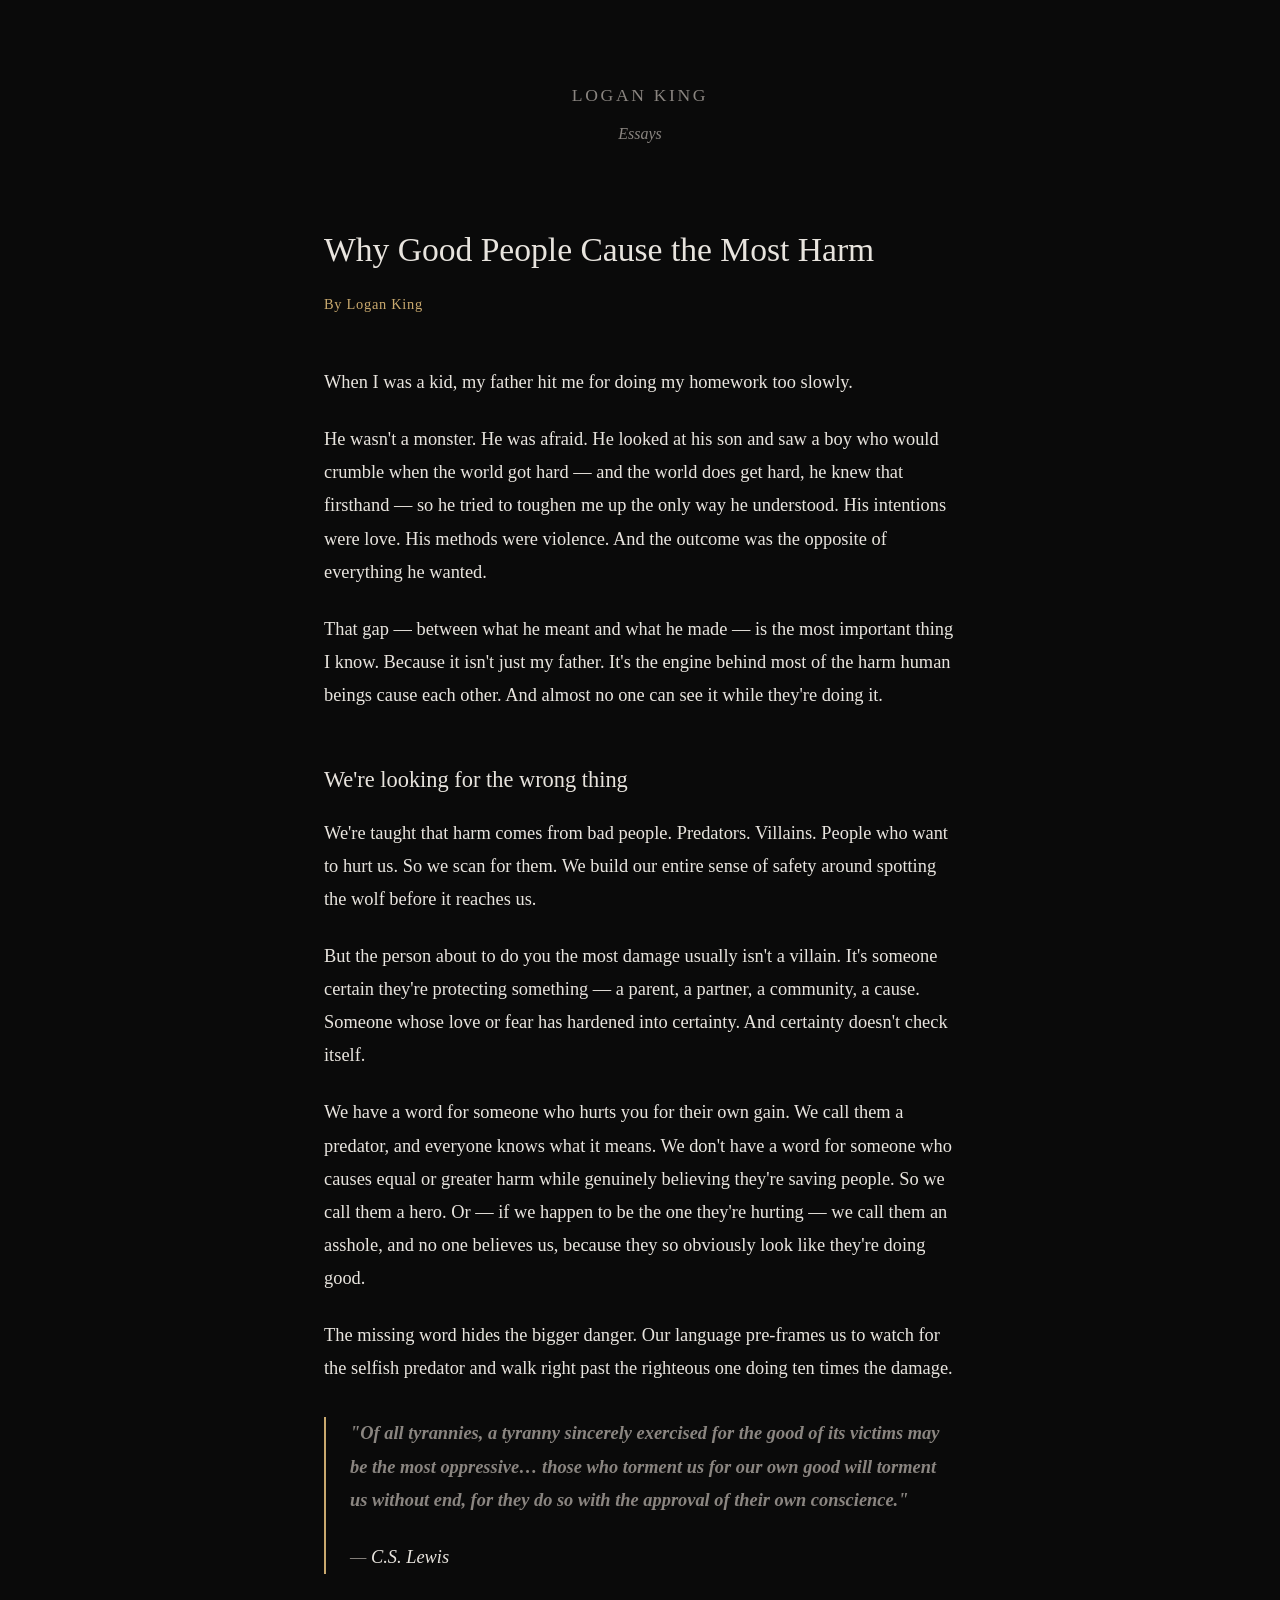
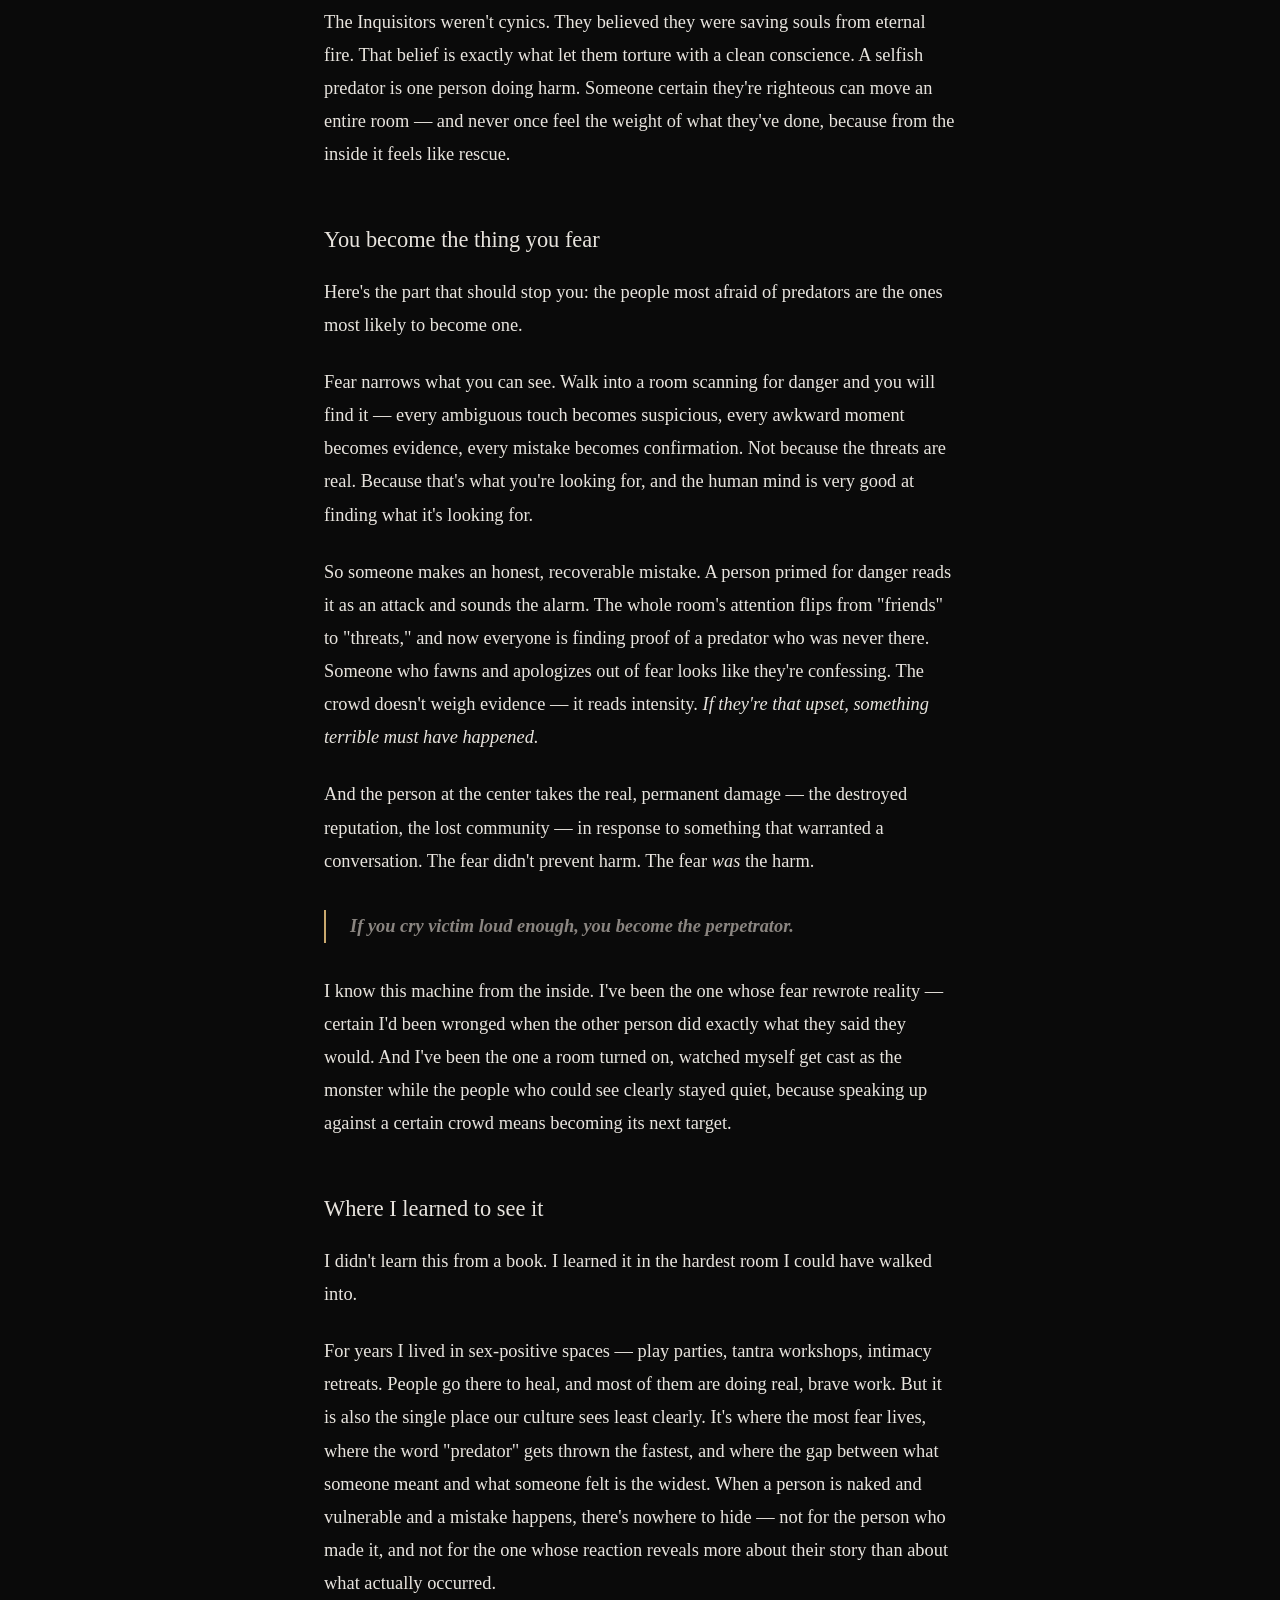
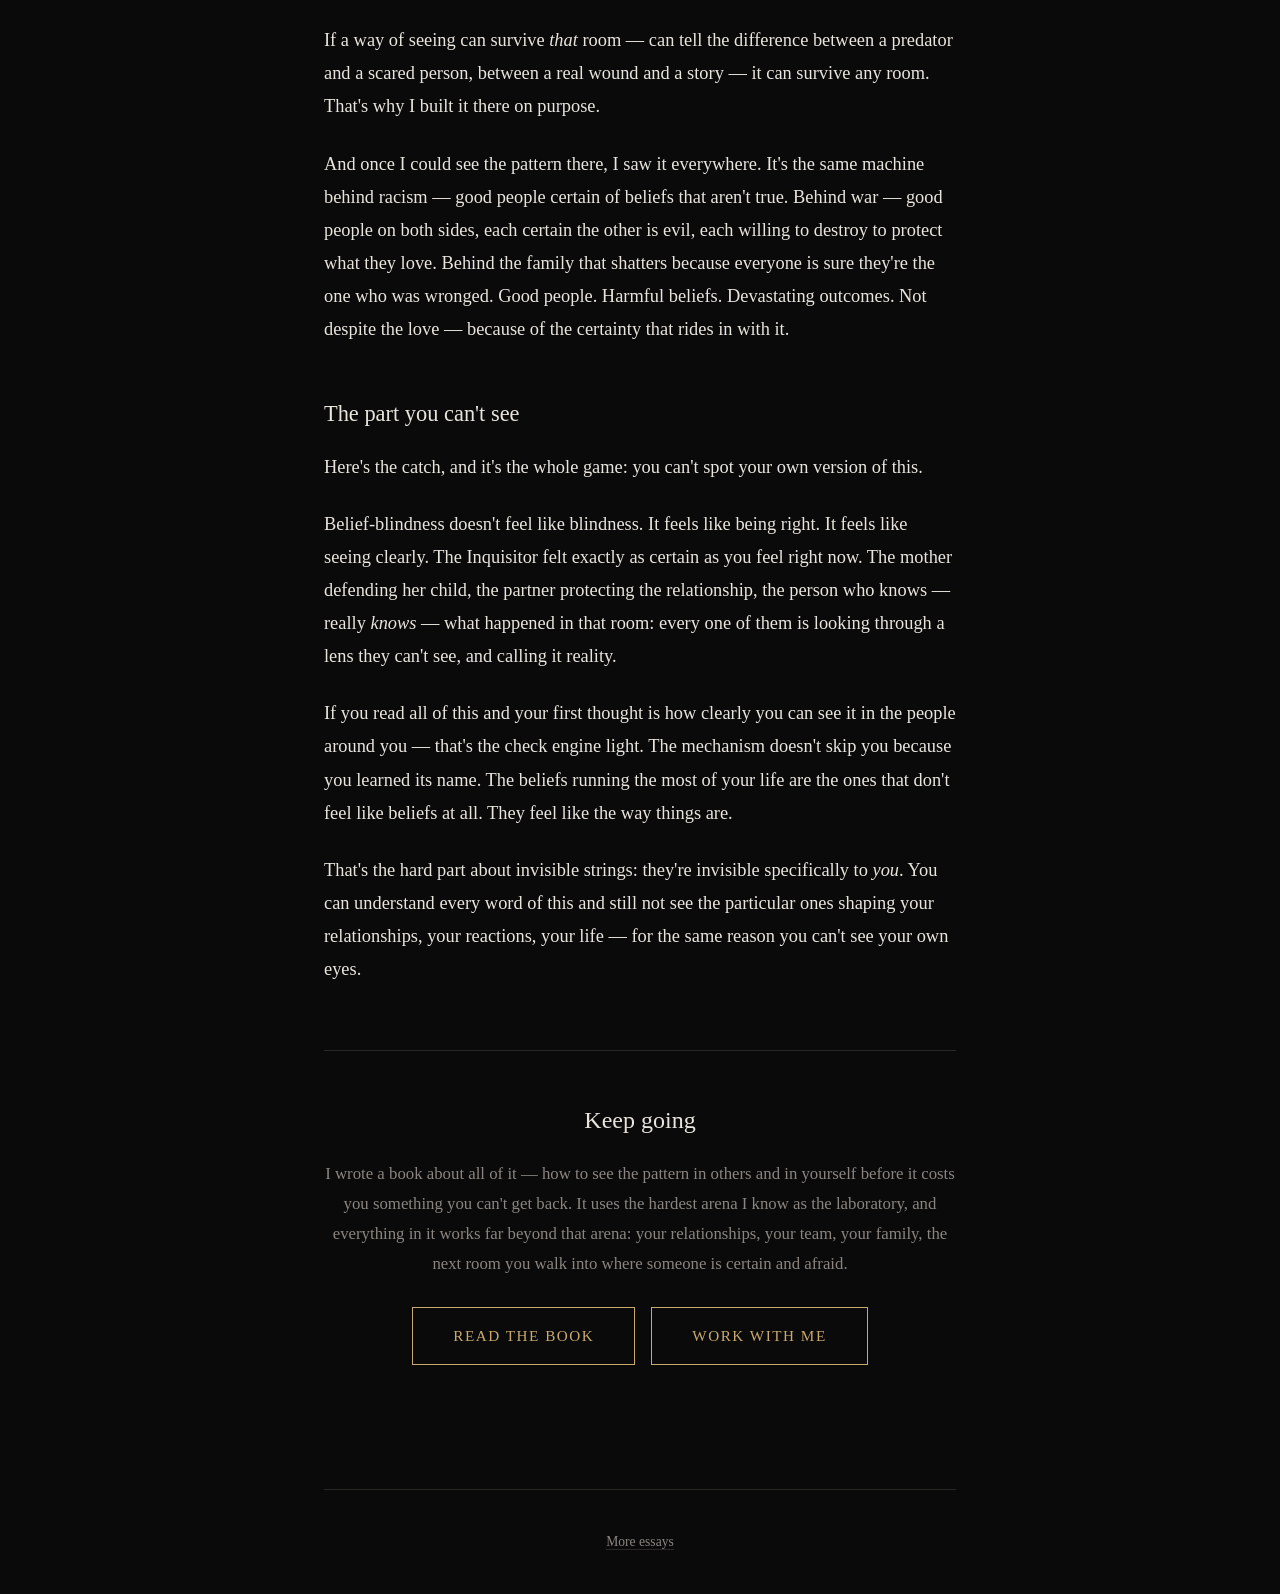
==== why-good-people-cause-the-most-harm.html @ c5cdcc37 "Why good people cause the most harm." ====
<!DOCTYPE html>
<html lang="en">
<head>
  <meta charset="UTF-8">
  <meta name="viewport" content="width=device-width, initial-scale=1.0">
  <title>Why Good People Cause the Most Harm — Logan King</title>
  <link rel="stylesheet" href="style.css">
</head>
<body>

<div class="container">

  <header class="site">
    <h1><a href="index.html">Logan King</a></h1>
    <p class="tagline">Essays</p>
  </header>

  <article>
    <h1 class="essay-title">Why Good People Cause the Most Harm</h1>
    <div class="byline">By Logan King</div>

    <p>When I was a kid, my father hit me for doing my homework too slowly.</p>

    <p>He wasn't a monster. He was afraid. He looked at his son and saw a boy who would crumble when the world got hard — and the world does get hard, he knew that firsthand — so he tried to toughen me up the only way he understood. His intentions were love. His methods were violence. And the outcome was the opposite of everything he wanted.</p>

    <p>That gap — between what he meant and what he made — is the most important thing I know. Because it isn't just my father. It's the engine behind most of the harm human beings cause each other. And almost no one can see it while they're doing it.</p>

    <h2>We're looking for the wrong thing</h2>

    <p>We're taught that harm comes from bad people. Predators. Villains. People who want to hurt us. So we scan for them. We build our entire sense of safety around spotting the wolf before it reaches us.</p>

    <p>But the person about to do you the most damage usually isn't a villain. It's someone certain they're protecting something — a parent, a partner, a community, a cause. Someone whose love or fear has hardened into certainty. And certainty doesn't check itself.</p>

    <p>We have a word for someone who hurts you for their own gain. We call them a predator, and everyone knows what it means. We don't have a word for someone who causes equal or greater harm while genuinely believing they're saving people. So we call them a hero. Or — if we happen to be the one they're hurting — we call them an asshole, and no one believes us, because they so obviously look like they're doing good.</p>

    <p>The missing word hides the bigger danger. Our language pre-frames us to watch for the selfish predator and walk right past the righteous one doing ten times the damage.</p>

    <blockquote>
      <p><strong>"Of all tyrannies, a tyranny sincerely exercised for the good of its victims may be the most oppressive… those who torment us for our own good will torment us without end, for they do so with the approval of their own conscience."</strong></p>
      <p>— <em>C.S. Lewis</em></p>
    </blockquote>

    <p>The Inquisitors weren't cynics. They believed they were saving souls from eternal fire. That belief is exactly what let them torture with a clean conscience. A selfish predator is one person doing harm. Someone certain they're righteous can move an entire room — and never once feel the weight of what they've done, because from the inside it feels like rescue.</p>

    <h2>You become the thing you fear</h2>

    <p>Here's the part that should stop you: the people most afraid of predators are the ones most likely to become one.</p>

    <p>Fear narrows what you can see. Walk into a room scanning for danger and you will find it — every ambiguous touch becomes suspicious, every awkward moment becomes evidence, every mistake becomes confirmation. Not because the threats are real. Because that's what you're looking for, and the human mind is very good at finding what it's looking for.</p>

    <p>So someone makes an honest, recoverable mistake. A person primed for danger reads it as an attack and sounds the alarm. The whole room's attention flips from "friends" to "threats," and now everyone is finding proof of a predator who was never there. Someone who fawns and apologizes out of fear looks like they're confessing. The crowd doesn't weigh evidence — it reads intensity. <em>If they're that upset, something terrible must have happened.</em></p>

    <p>And the person at the center takes the real, permanent damage — the destroyed reputation, the lost community — in response to something that warranted a conversation. The fear didn't prevent harm. The fear <em>was</em> the harm.</p>

    <blockquote>
      <p><strong>If you cry victim loud enough, you become the perpetrator.</strong></p>
    </blockquote>

    <p>I know this machine from the inside. I've been the one whose fear rewrote reality — certain I'd been wronged when the other person did exactly what they said they would. And I've been the one a room turned on, watched myself get cast as the monster while the people who could see clearly stayed quiet, because speaking up against a certain crowd means becoming its next target.</p>

    <h2>Where I learned to see it</h2>

    <p>I didn't learn this from a book. I learned it in the hardest room I could have walked into.</p>

    <p>For years I lived in sex-positive spaces — play parties, tantra workshops, intimacy retreats. People go there to heal, and most of them are doing real, brave work. But it is also the single place our culture sees least clearly. It's where the most fear lives, where the word "predator" gets thrown the fastest, and where the gap between what someone meant and what someone felt is the widest. When a person is naked and vulnerable and a mistake happens, there's nowhere to hide — not for the person who made it, and not for the one whose reaction reveals more about their story than about what actually occurred.</p>

    <p>If a way of seeing can survive <em>that</em> room — can tell the difference between a predator and a scared person, between a real wound and a story — it can survive any room. That's why I built it there on purpose.</p>

    <p>And once I could see the pattern there, I saw it everywhere. It's the same machine behind racism — good people certain of beliefs that aren't true. Behind war — good people on both sides, each certain the other is evil, each willing to destroy to protect what they love. Behind the family that shatters because everyone is sure they're the one who was wronged. Good people. Harmful beliefs. Devastating outcomes. Not despite the love — because of the certainty that rides in with it.</p>

    <h2>The part you can't see</h2>

    <p>Here's the catch, and it's the whole game: you can't spot your own version of this.</p>

    <p>Belief-blindness doesn't feel like blindness. It feels like being right. It feels like seeing clearly. The Inquisitor felt exactly as certain as you feel right now. The mother defending her child, the partner protecting the relationship, the person who knows — really <em>knows</em> — what happened in that room: every one of them is looking through a lens they can't see, and calling it reality.</p>

    <p>If you read all of this and your first thought is how clearly you can see it in the people around you — that's the check engine light. The mechanism doesn't skip you because you learned its name. The beliefs running the most of your life are the ones that don't feel like beliefs at all. They feel like the way things are.</p>

    <p>That's the hard part about invisible strings: they're invisible specifically to <em>you</em>. You can understand every word of this and still not see the particular ones shaping your relationships, your reactions, your life — for the same reason you can't see your own eyes.</p>

    <div class="cta">
      <h3>Keep going</h3>
      <p>I wrote a book about all of it — how to see the pattern in others and in yourself before it costs you something you can't get back. It uses the hardest arena I know as the laboratory, and everything in it works far beyond that arena: your relationships, your team, your family, the next room you walk into where someone is certain and afraid.</p>
      <a class="button" href="https://sloganking.gumroad.com/l/the-wolf-who-cried-boy">Read the book</a>
      <a class="button" href="https://sloganking.github.io/coaching/">Work with me</a>
    </div>

  </article>

  <footer>
    <a href="index.html">More essays</a>
  </footer>

</div>

</body>
</html>
---- style.css ----
:root {
  --bg: #0a0a0a;
  --text: #e8e4de;
  --muted: #8a8580;
  --accent: #c9a96e;
  --border: #2a2825;
}

* {
  margin: 0;
  padding: 0;
  box-sizing: border-box;
}

body {
  font-family: 'Georgia', serif;
  background: var(--bg);
  color: var(--text);
  line-height: 1.8;
  -webkit-font-smoothing: antialiased;
}

.container {
  max-width: 680px;
  margin: 0 auto;
  padding: 0 24px;
}

header.site {
  padding: 80px 0 56px;
  text-align: center;
}

header.site h1 {
  font-size: 1.1rem;
  font-weight: 400;
  letter-spacing: 0.15em;
  text-transform: uppercase;
  color: var(--muted);
  margin-bottom: 8px;
}

header.site h1 a {
  color: inherit;
  text-decoration: none;
}

header.site p.tagline {
  font-size: 1rem;
  color: var(--muted);
  font-style: italic;
}

.intro {
  padding: 0 0 56px;
  border-bottom: 1px solid var(--border);
  font-size: 1.15rem;
  color: var(--muted);
}

/* Essay index list */
.essay-list {
  padding: 24px 0 80px;
  list-style: none;
}

.essay-list li {
  padding: 32px 0;
  border-bottom: 1px solid var(--border);
}

.essay-list a.title {
  font-size: 1.5rem;
  font-weight: 400;
  color: var(--text);
  text-decoration: none;
  line-height: 1.3;
  display: inline-block;
  margin-bottom: 8px;
}

.essay-list a.title:hover {
  color: var(--accent);
}

.essay-list .meta {
  font-size: 0.85rem;
  color: var(--accent);
  letter-spacing: 0.05em;
  margin-bottom: 10px;
}

.essay-list .dek {
  font-size: 1.02rem;
  color: var(--muted);
}

/* Individual essay page */
article {
  padding: 24px 0 64px;
}

article h1.essay-title {
  font-size: 2.1rem;
  font-weight: 400;
  line-height: 1.3;
  margin-bottom: 20px;
  color: var(--text);
}

article .byline {
  font-size: 0.9rem;
  color: var(--accent);
  letter-spacing: 0.05em;
  margin-bottom: 48px;
}

article p {
  font-size: 1.15rem;
  margin-bottom: 24px;
}

article h2 {
  font-size: 1.4rem;
  font-weight: 400;
  color: var(--text);
  margin: 48px 0 16px;
}

article blockquote {
  border-left: 2px solid var(--accent);
  padding-left: 24px;
  margin: 32px 0;
  font-style: italic;
  color: var(--muted);
}

article em { color: var(--text); }

.cta {
  margin-top: 64px;
  padding: 48px 0;
  border-top: 1px solid var(--border);
  text-align: center;
}

.cta h3 {
  font-size: 1.5rem;
  font-weight: 400;
  margin-bottom: 16px;
  color: var(--text);
}

.cta p {
  font-size: 1.05rem;
  color: var(--muted);
  margin-bottom: 28px;
}

.cta a.button {
  display: inline-block;
  padding: 14px 40px;
  margin: 0 6px 12px;
  border: 1px solid var(--accent);
  color: var(--accent);
  text-decoration: none;
  font-size: 0.95rem;
  letter-spacing: 0.1em;
  text-transform: uppercase;
  transition: all 0.3s ease;
}

.cta a.button:hover {
  background: var(--accent);
  color: var(--bg);
}

footer {
  padding: 40px 0;
  text-align: center;
  color: var(--muted);
  font-size: 0.85rem;
  border-top: 1px solid var(--border);
}

footer a {
  color: var(--muted);
  text-decoration: none;
  border-bottom: 1px solid var(--border);
}

footer a:hover {
  color: var(--accent);
  border-bottom-color: var(--accent);
}

@media (max-width: 600px) {
  header.site { padding: 48px 0 40px; }
  article h1.essay-title { font-size: 1.6rem; }
}
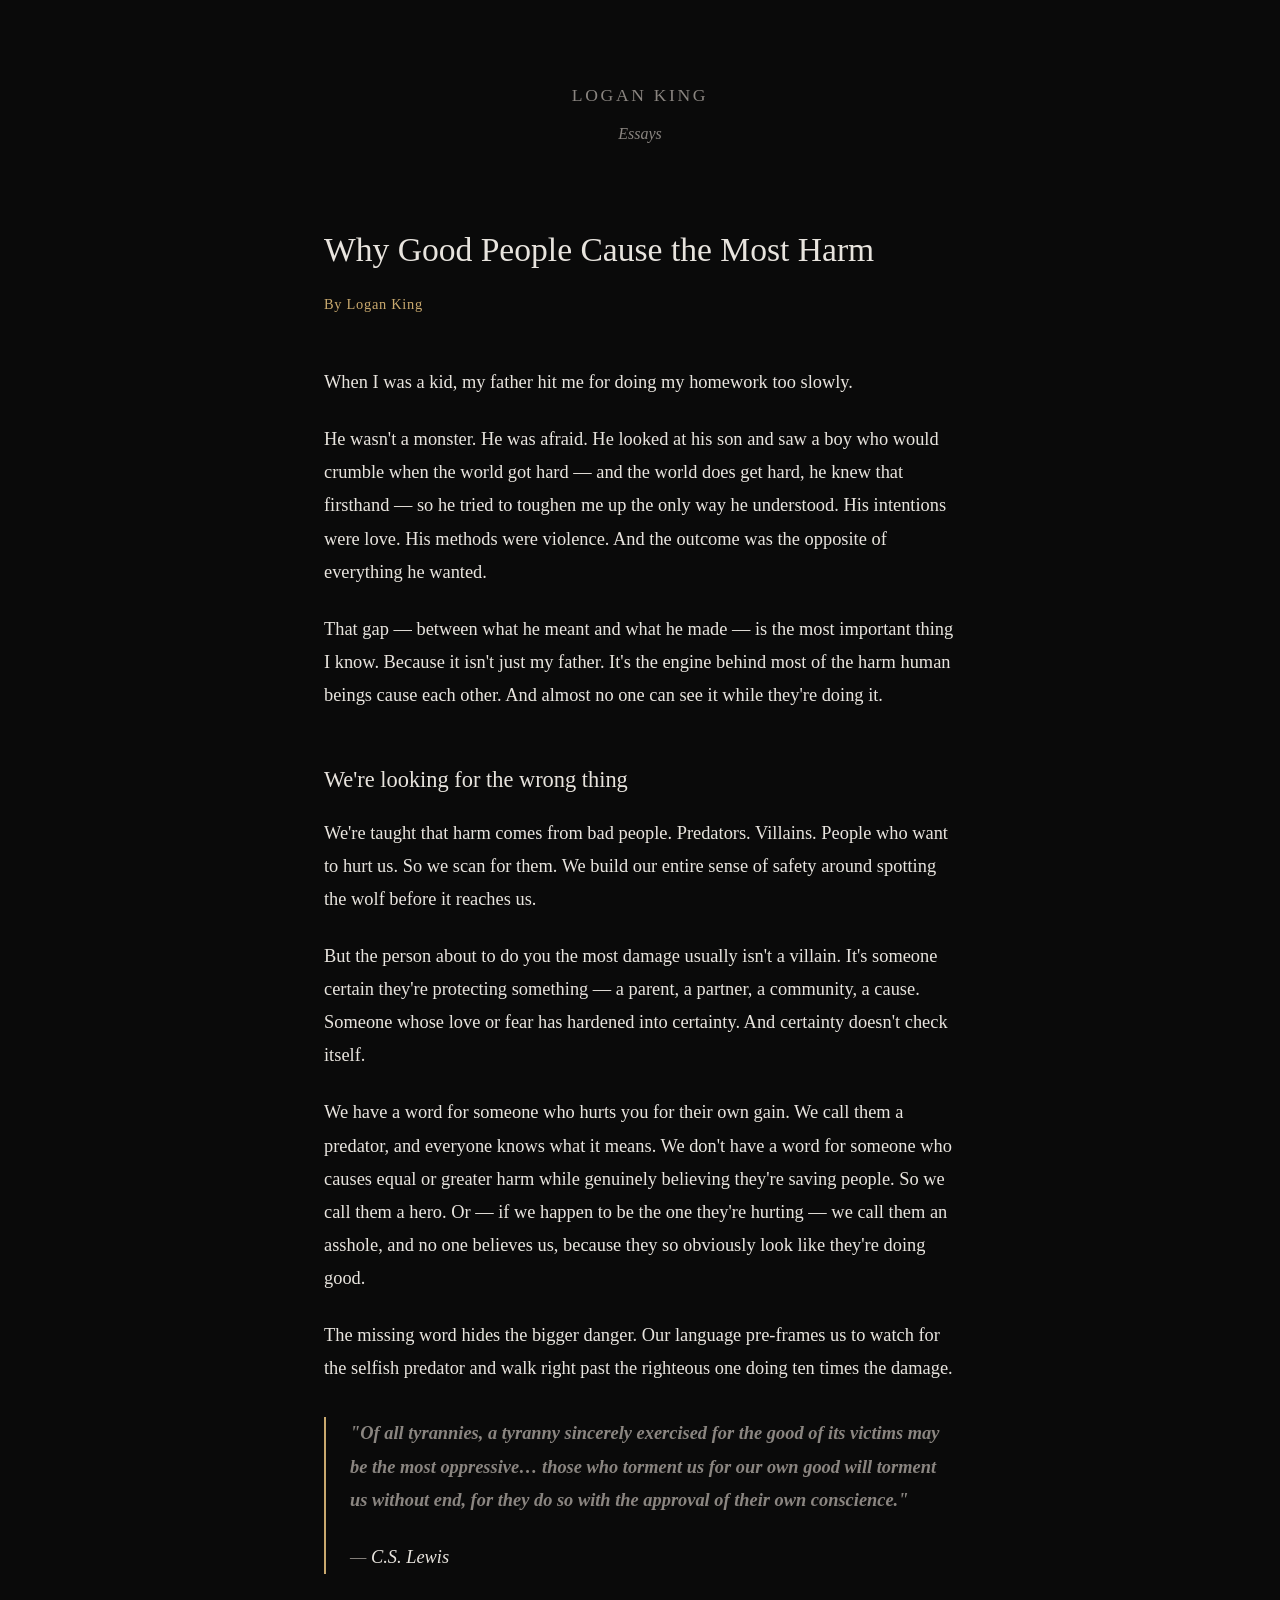
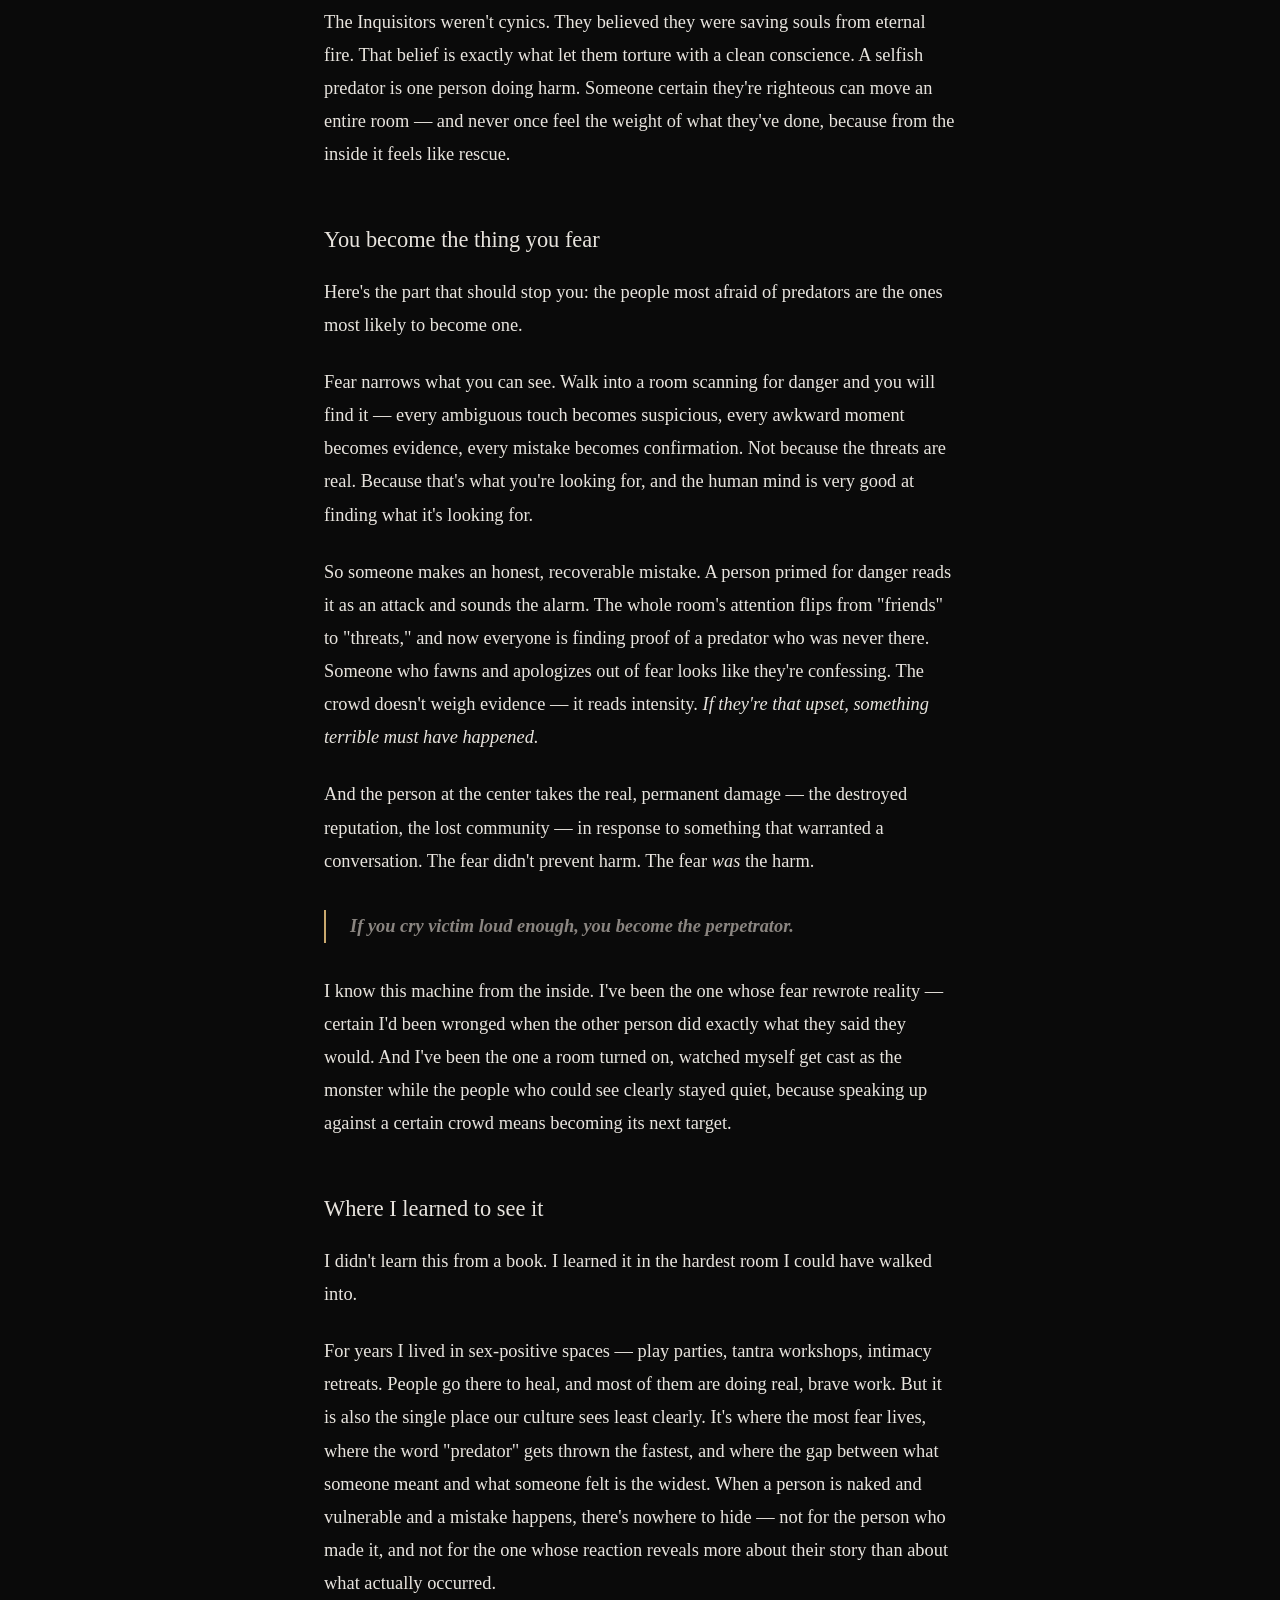
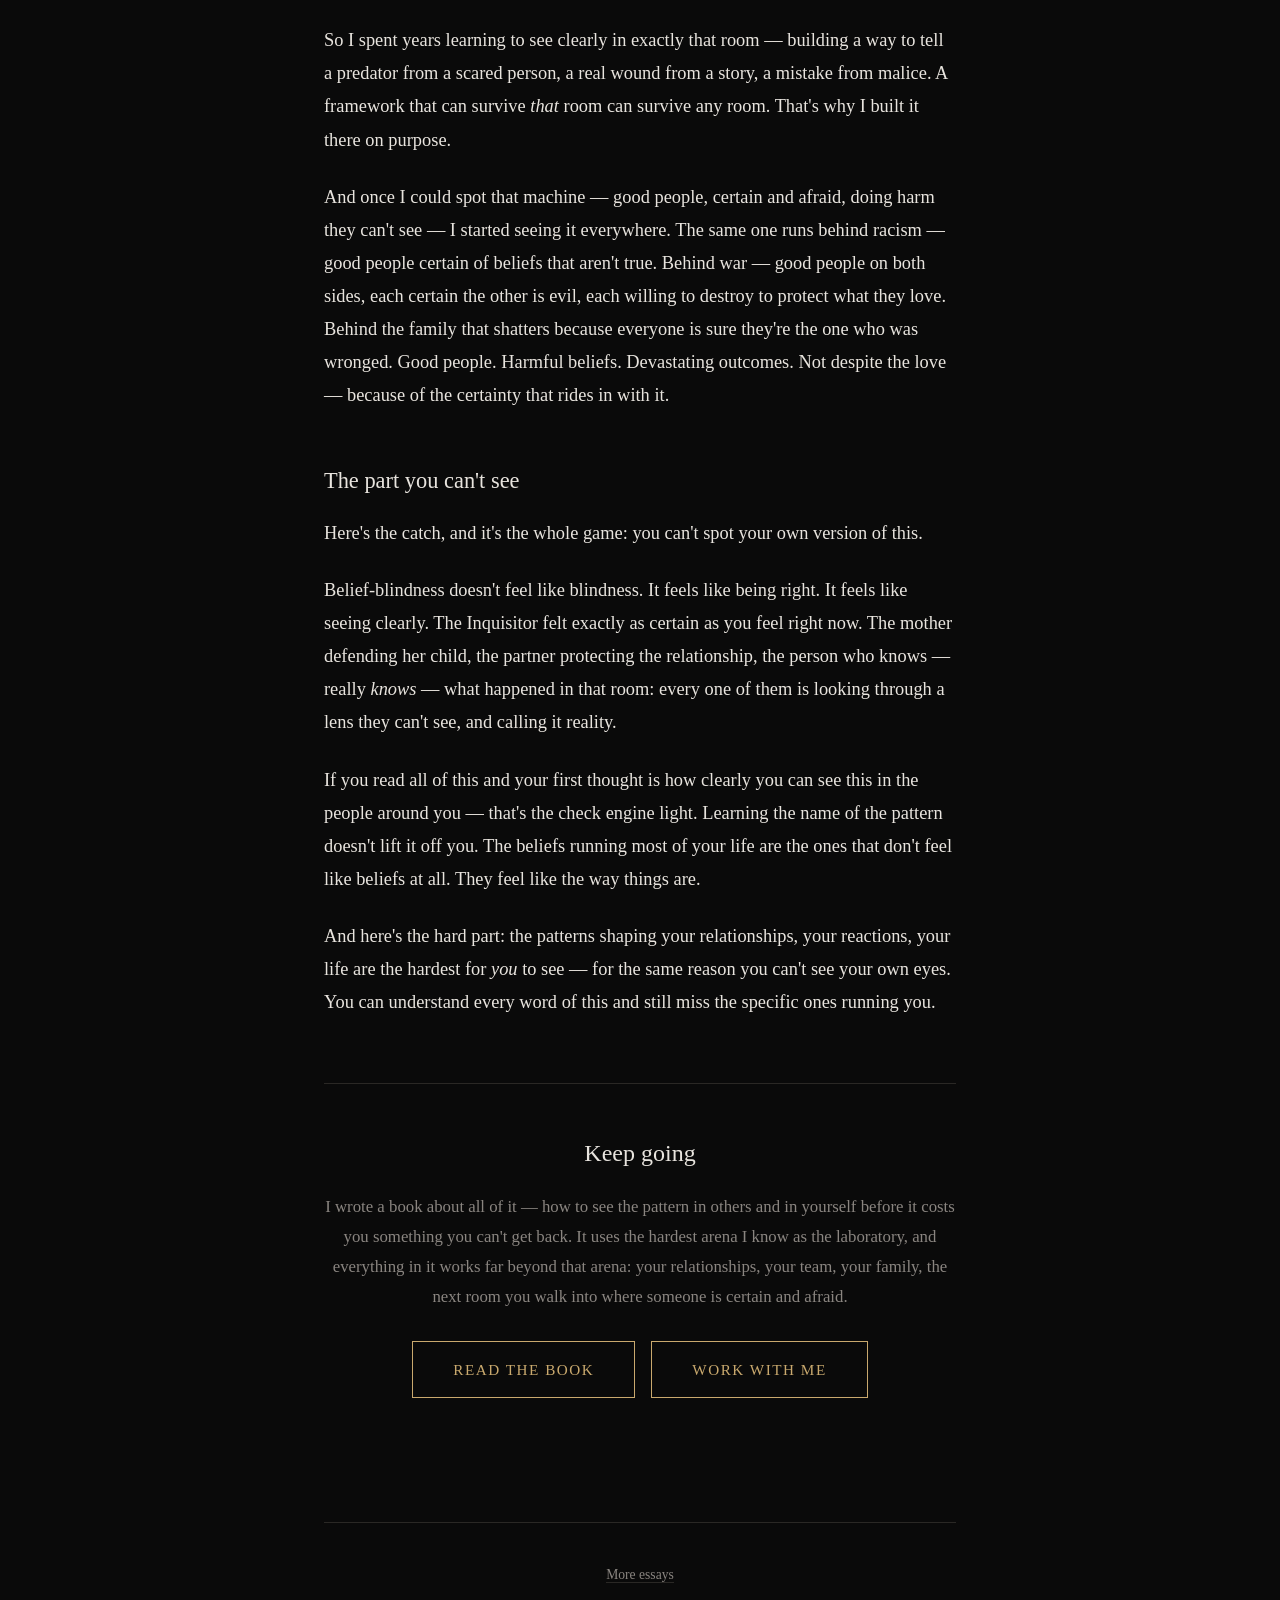
==== commit 50f9edbd: "Update why-good-people-cause-the-most-harm.html" ====
--- a/why-good-people-cause-the-most-harm.html
+++ b/why-good-people-cause-the-most-harm.html
@@ -64,9 +64,9 @@
 
     <p>For years I lived in sex-positive spaces — play parties, tantra workshops, intimacy retreats. People go there to heal, and most of them are doing real, brave work. But it is also the single place our culture sees least clearly. It's where the most fear lives, where the word "predator" gets thrown the fastest, and where the gap between what someone meant and what someone felt is the widest. When a person is naked and vulnerable and a mistake happens, there's nowhere to hide — not for the person who made it, and not for the one whose reaction reveals more about their story than about what actually occurred.</p>
 
-    <p>If a way of seeing can survive <em>that</em> room — can tell the difference between a predator and a scared person, between a real wound and a story — it can survive any room. That's why I built it there on purpose.</p>
+    <p>So I spent years learning to see clearly in exactly that room — building a way to tell a predator from a scared person, a real wound from a story, a mistake from malice. A framework that can survive <em>that</em> room can survive any room. That's why I built it there on purpose.</p>
 
-    <p>And once I could see the pattern there, I saw it everywhere. It's the same machine behind racism — good people certain of beliefs that aren't true. Behind war — good people on both sides, each certain the other is evil, each willing to destroy to protect what they love. Behind the family that shatters because everyone is sure they're the one who was wronged. Good people. Harmful beliefs. Devastating outcomes. Not despite the love — because of the certainty that rides in with it.</p>
+    <p>And once I could spot that machine — good people, certain and afraid, doing harm they can't see — I started seeing it everywhere. The same one runs behind racism — good people certain of beliefs that aren't true. Behind war — good people on both sides, each certain the other is evil, each willing to destroy to protect what they love. Behind the family that shatters because everyone is sure they're the one who was wronged. Good people. Harmful beliefs. Devastating outcomes. Not despite the love — because of the certainty that rides in with it.</p>
 
     <h2>The part you can't see</h2>
 
@@ -74,9 +74,9 @@
 
     <p>Belief-blindness doesn't feel like blindness. It feels like being right. It feels like seeing clearly. The Inquisitor felt exactly as certain as you feel right now. The mother defending her child, the partner protecting the relationship, the person who knows — really <em>knows</em> — what happened in that room: every one of them is looking through a lens they can't see, and calling it reality.</p>
 
-    <p>If you read all of this and your first thought is how clearly you can see it in the people around you — that's the check engine light. The mechanism doesn't skip you because you learned its name. The beliefs running the most of your life are the ones that don't feel like beliefs at all. They feel like the way things are.</p>
+    <p>If you read all of this and your first thought is how clearly you can see this in the people around you — that's the check engine light. Learning the name of the pattern doesn't lift it off you. The beliefs running most of your life are the ones that don't feel like beliefs at all. They feel like the way things are.</p>
 
-    <p>That's the hard part about invisible strings: they're invisible specifically to <em>you</em>. You can understand every word of this and still not see the particular ones shaping your relationships, your reactions, your life — for the same reason you can't see your own eyes.</p>
+    <p>And here's the hard part: the patterns shaping your relationships, your reactions, your life are the hardest for <em>you</em> to see — for the same reason you can't see your own eyes. You can understand every word of this and still miss the specific ones running you.</p>
 
     <div class="cta">
       <h3>Keep going</h3>
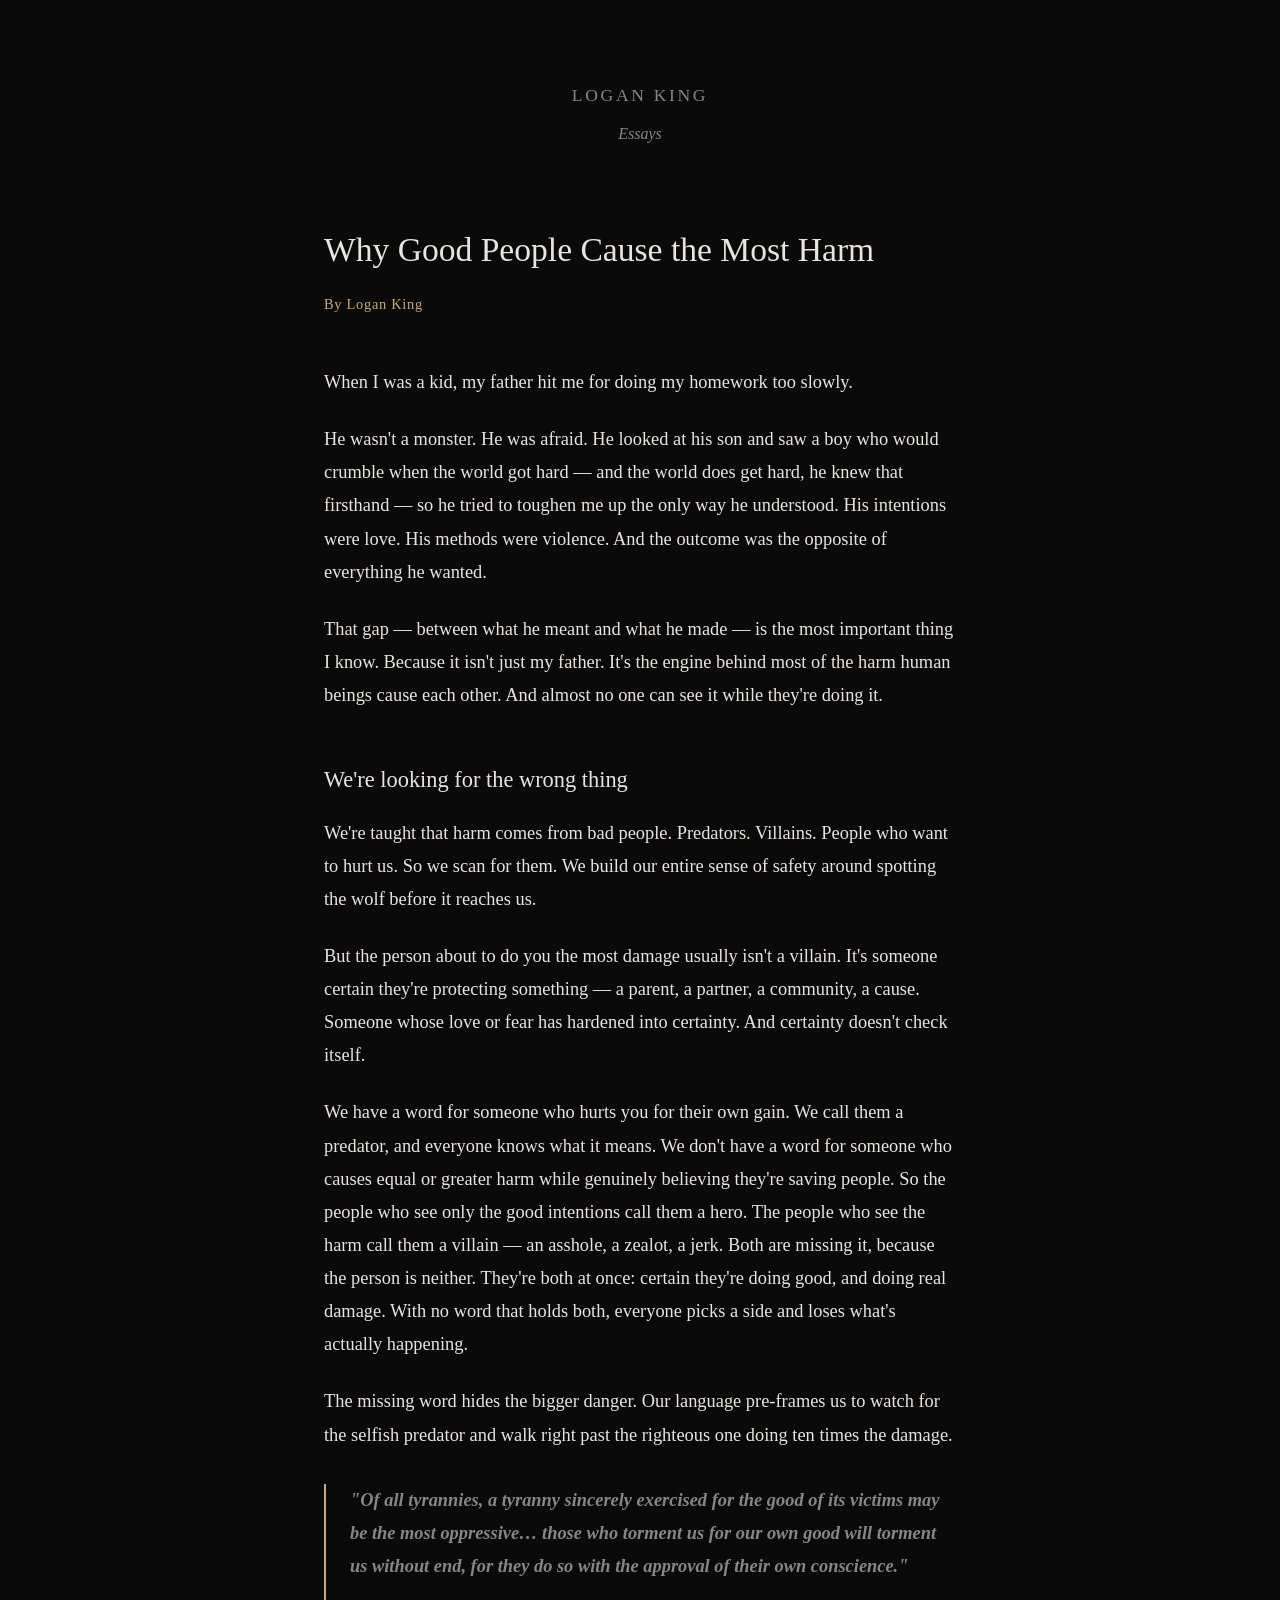
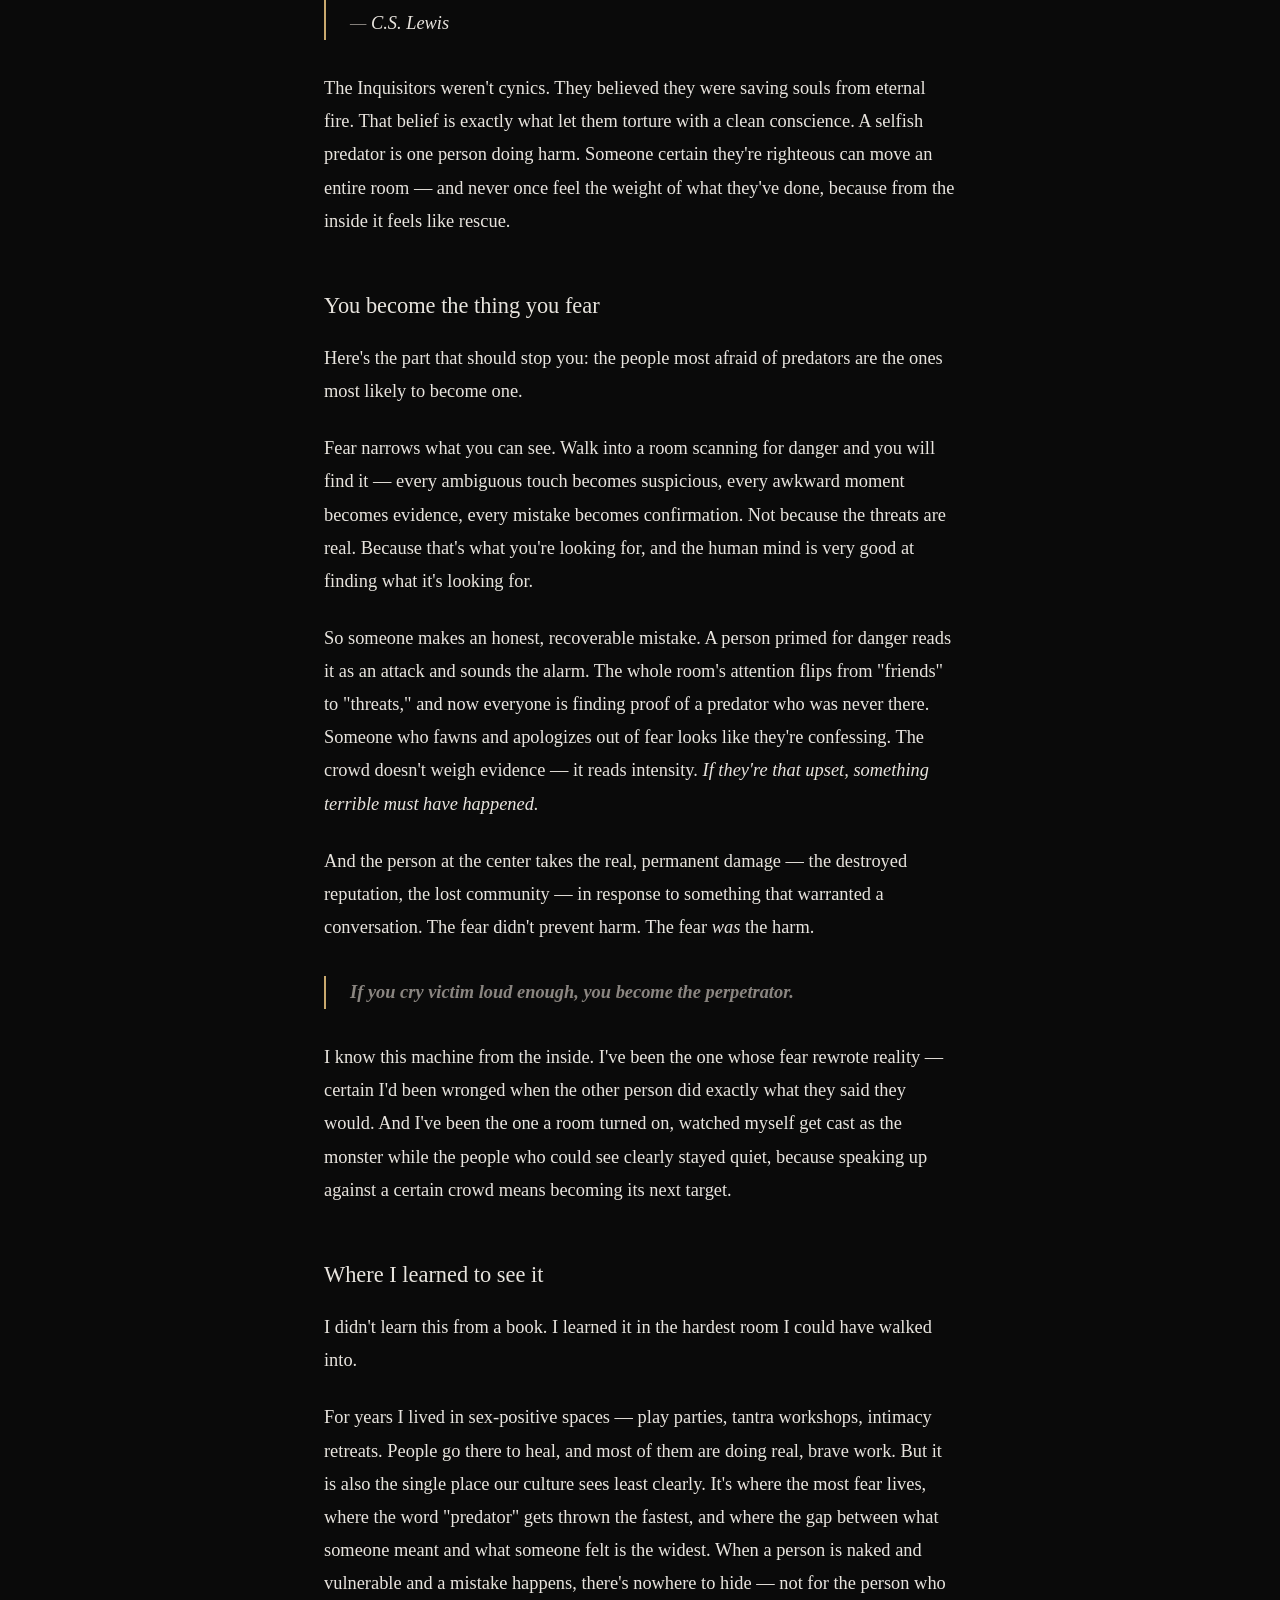
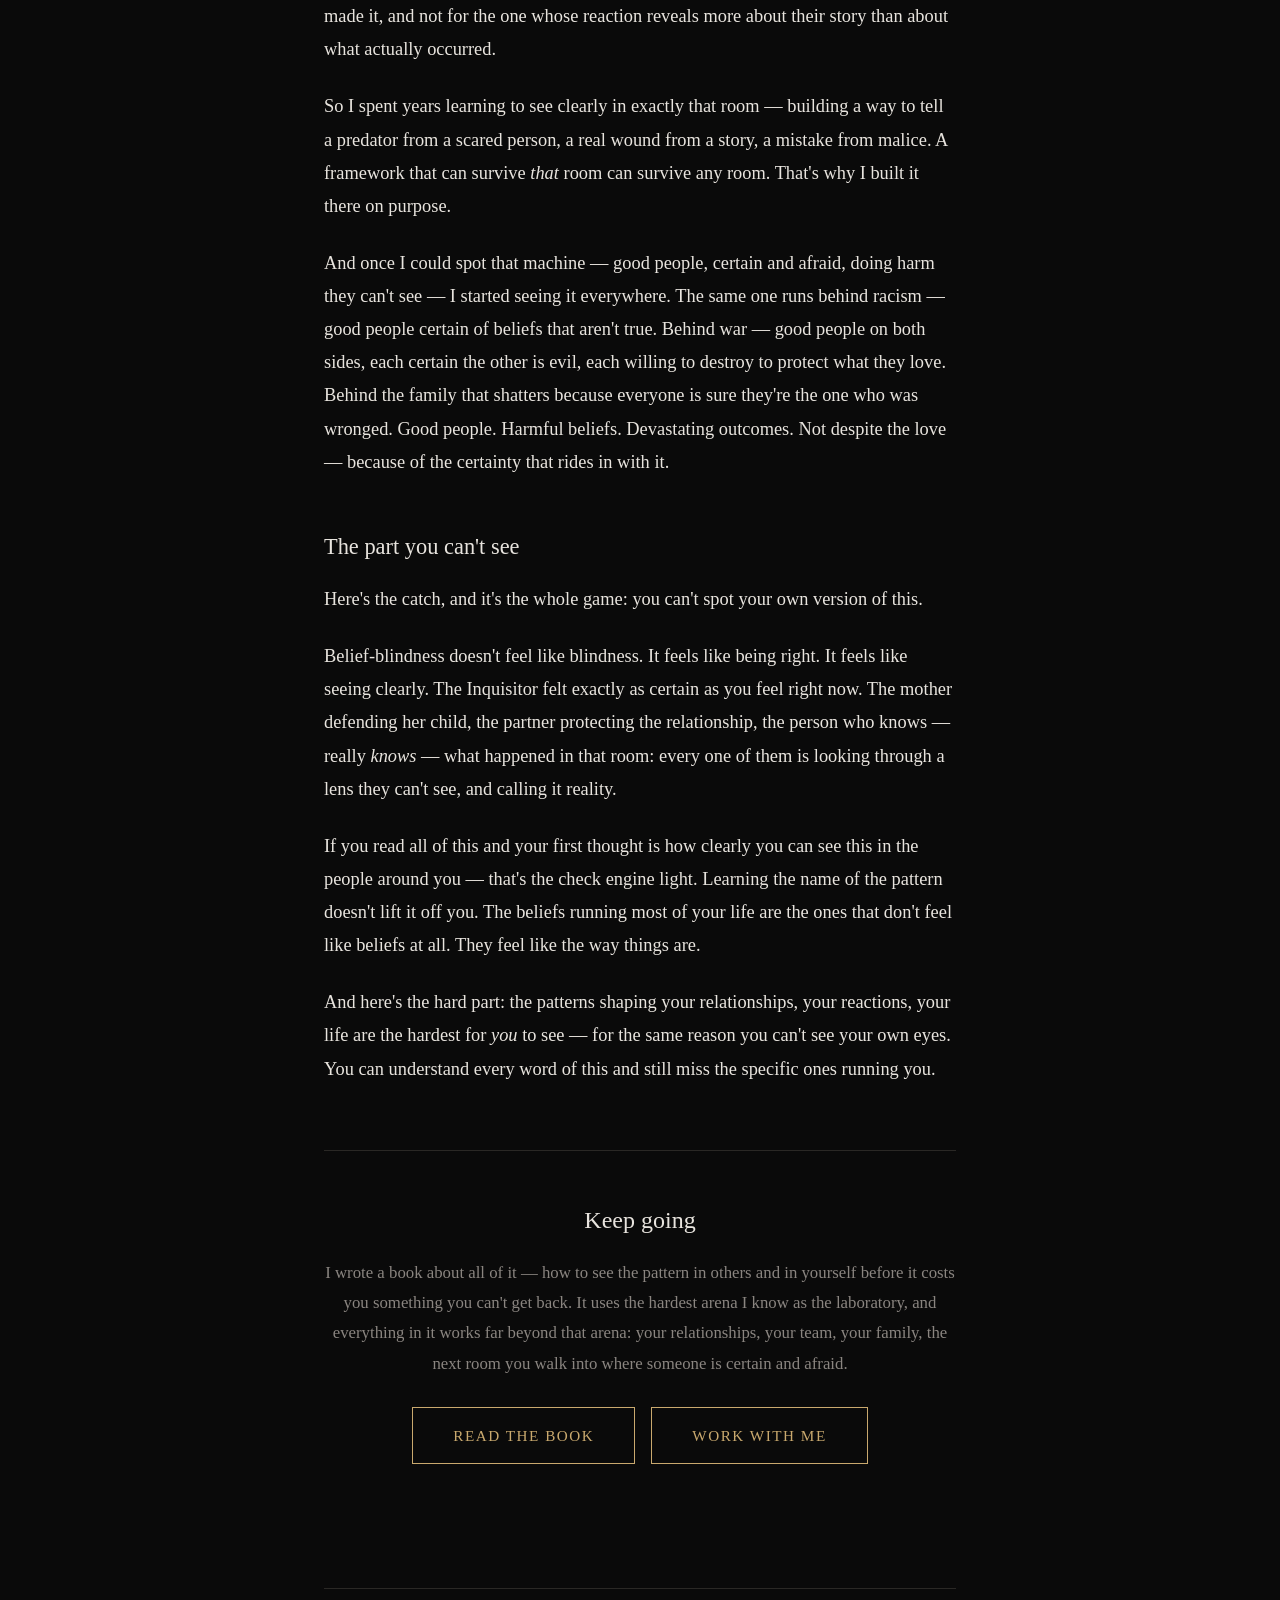
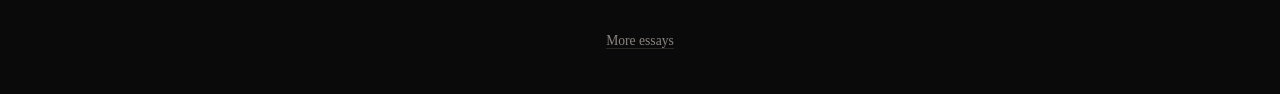
==== commit e7fca72c: "Update why-good-people-cause-the-most-harm.html" ====
--- a/why-good-people-cause-the-most-harm.html
+++ b/why-good-people-cause-the-most-harm.html
@@ -31,7 +31,7 @@
 
     <p>But the person about to do you the most damage usually isn't a villain. It's someone certain they're protecting something — a parent, a partner, a community, a cause. Someone whose love or fear has hardened into certainty. And certainty doesn't check itself.</p>
 
-    <p>We have a word for someone who hurts you for their own gain. We call them a predator, and everyone knows what it means. We don't have a word for someone who causes equal or greater harm while genuinely believing they're saving people. So we call them a hero. Or — if we happen to be the one they're hurting — we call them an asshole, and no one believes us, because they so obviously look like they're doing good.</p>
+    <p>We have a word for someone who hurts you for their own gain. We call them a predator, and everyone knows what it means. We don't have a word for someone who causes equal or greater harm while genuinely believing they're saving people. So the people who see only the good intentions call them a hero. The people who see the harm call them a villain — an asshole, a zealot, a jerk. Both are missing it, because the person is neither. They're both at once: certain they're doing good, and doing real damage. With no word that holds both, everyone picks a side and loses what's actually happening.</p>
 
     <p>The missing word hides the bigger danger. Our language pre-frames us to watch for the selfish predator and walk right past the righteous one doing ten times the damage.</p>
 
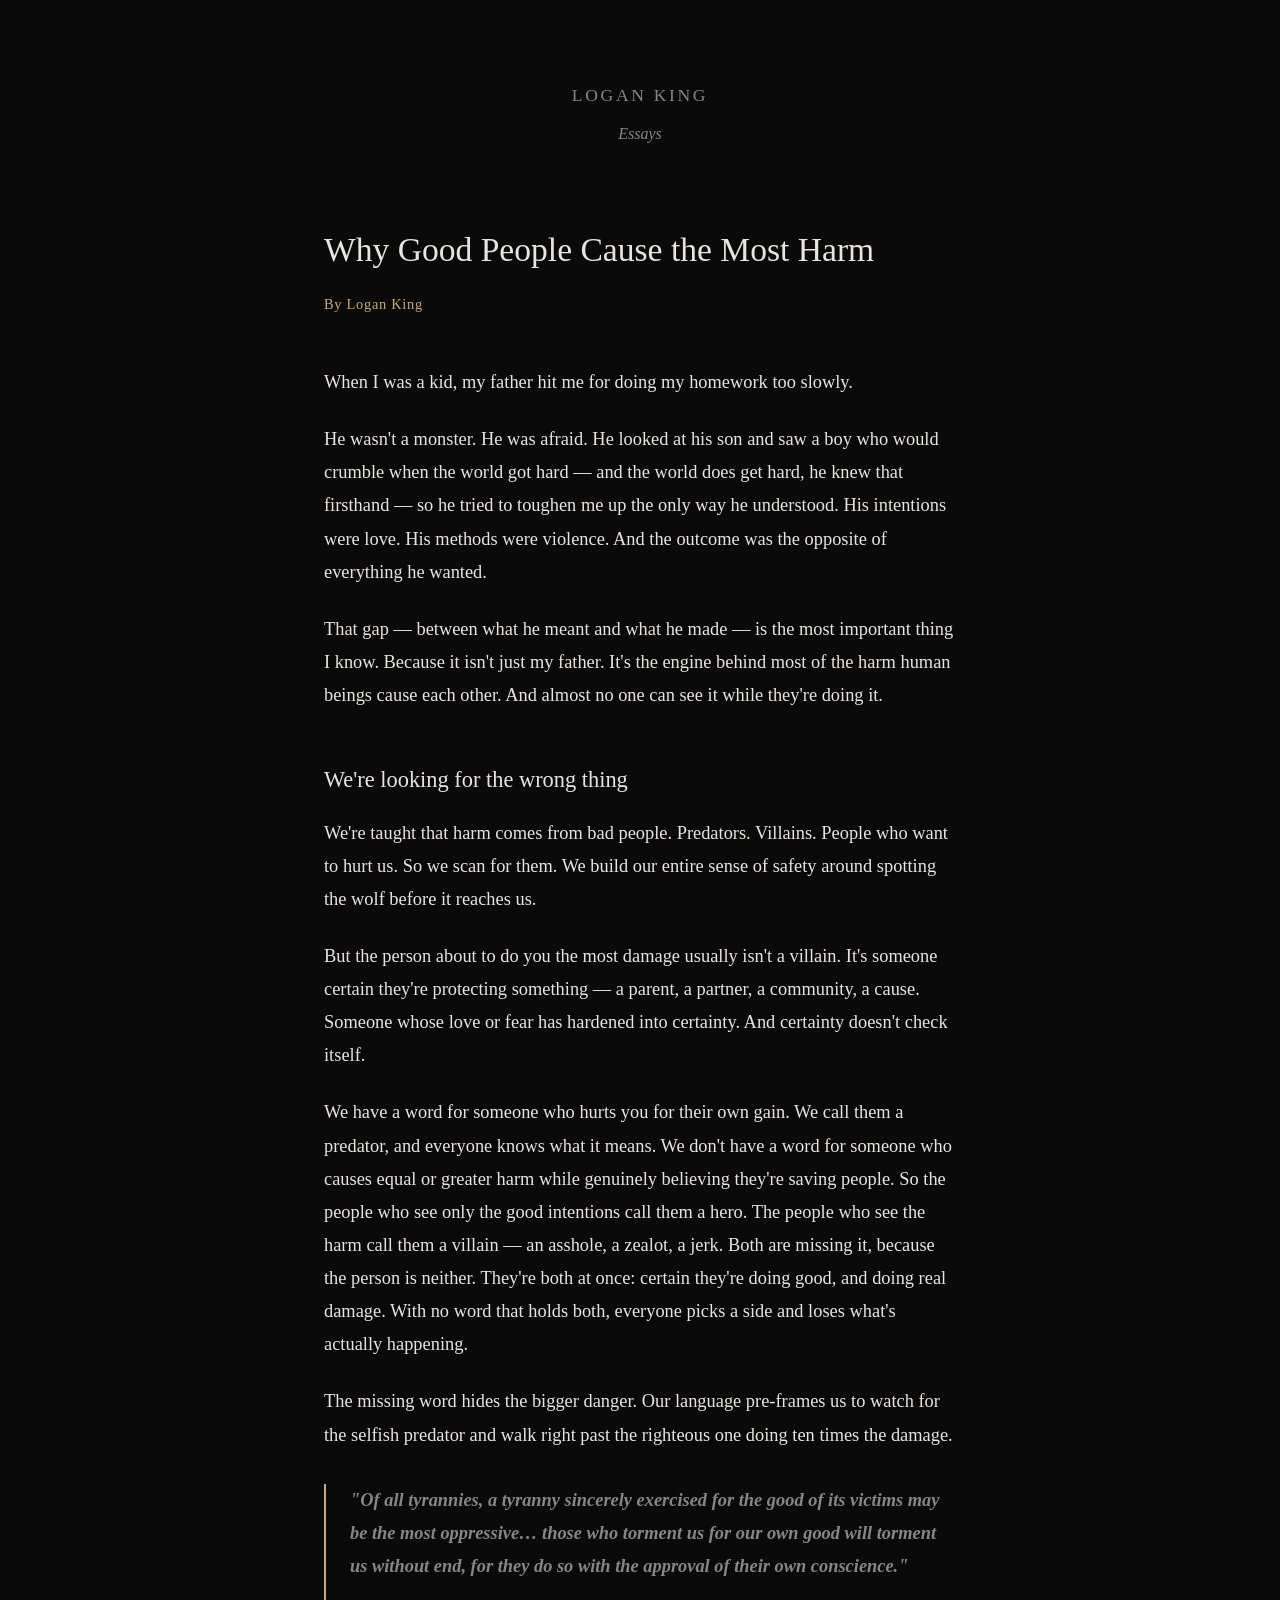
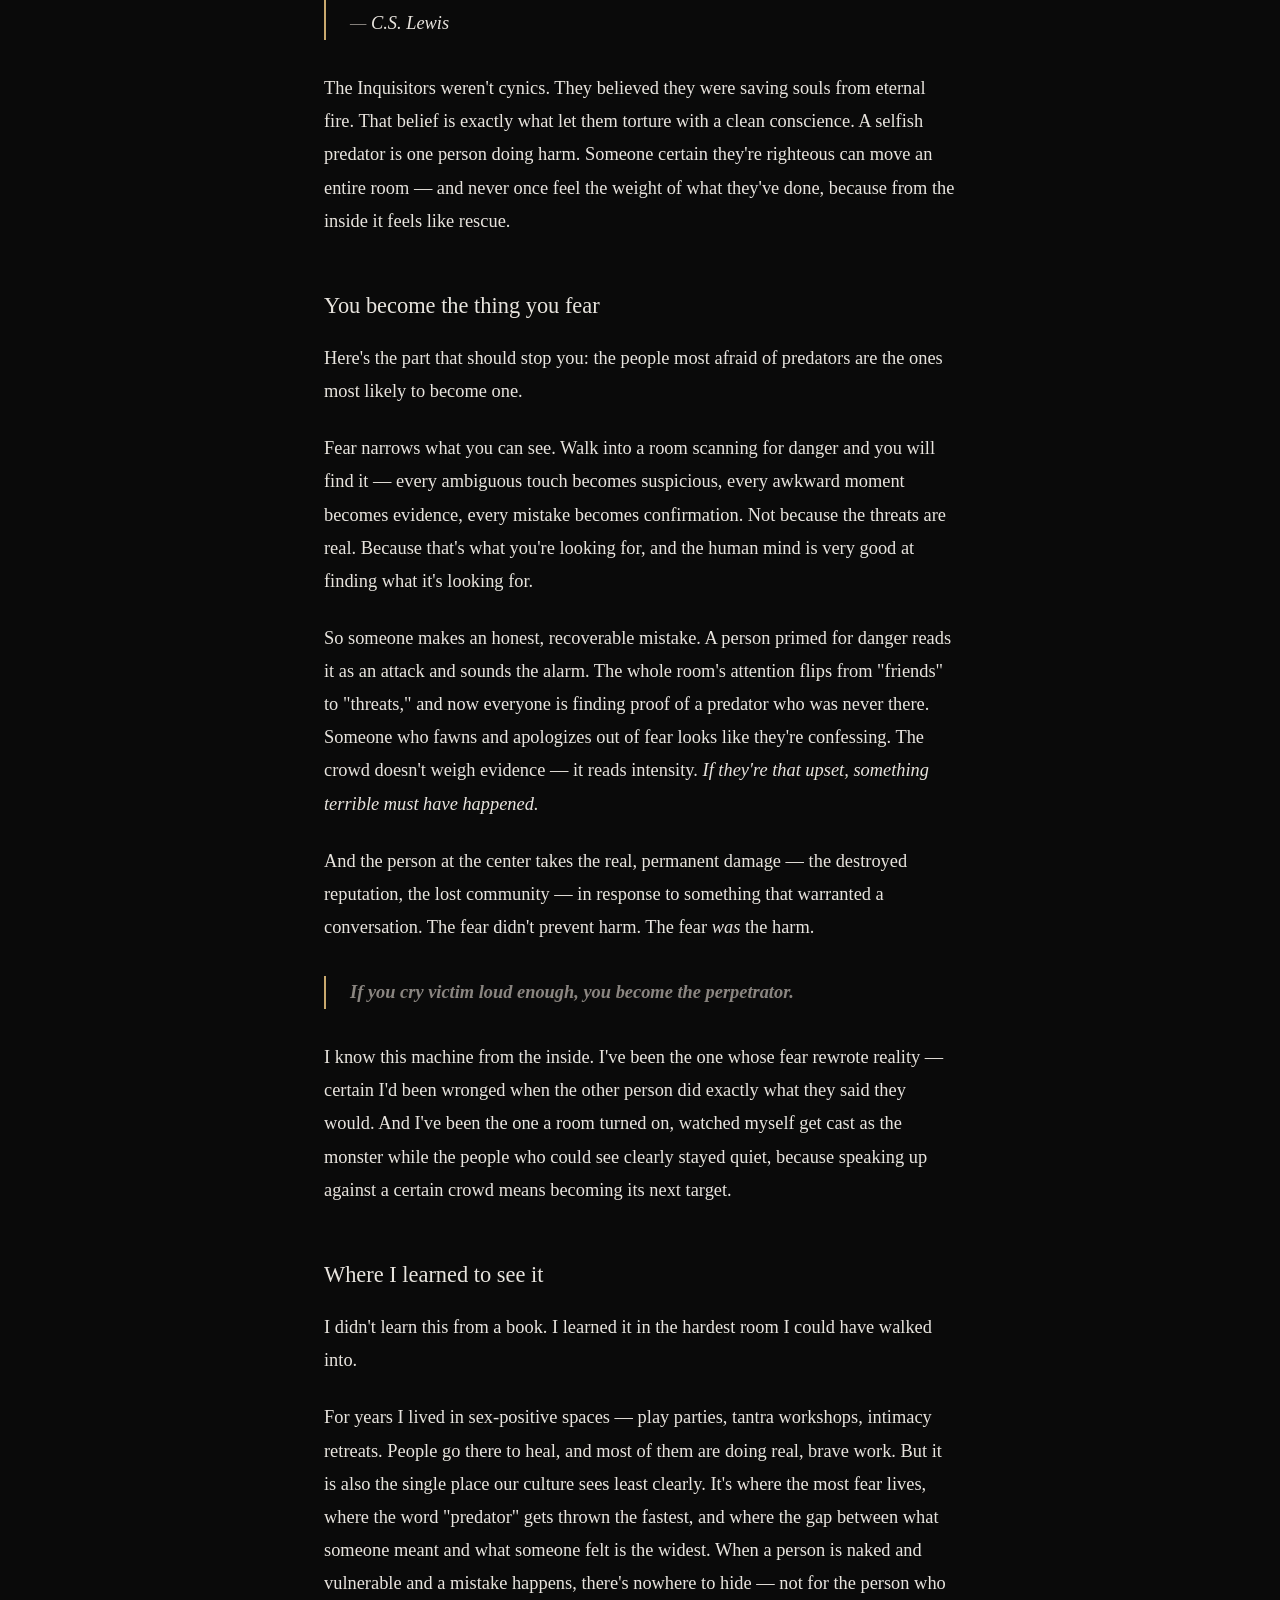
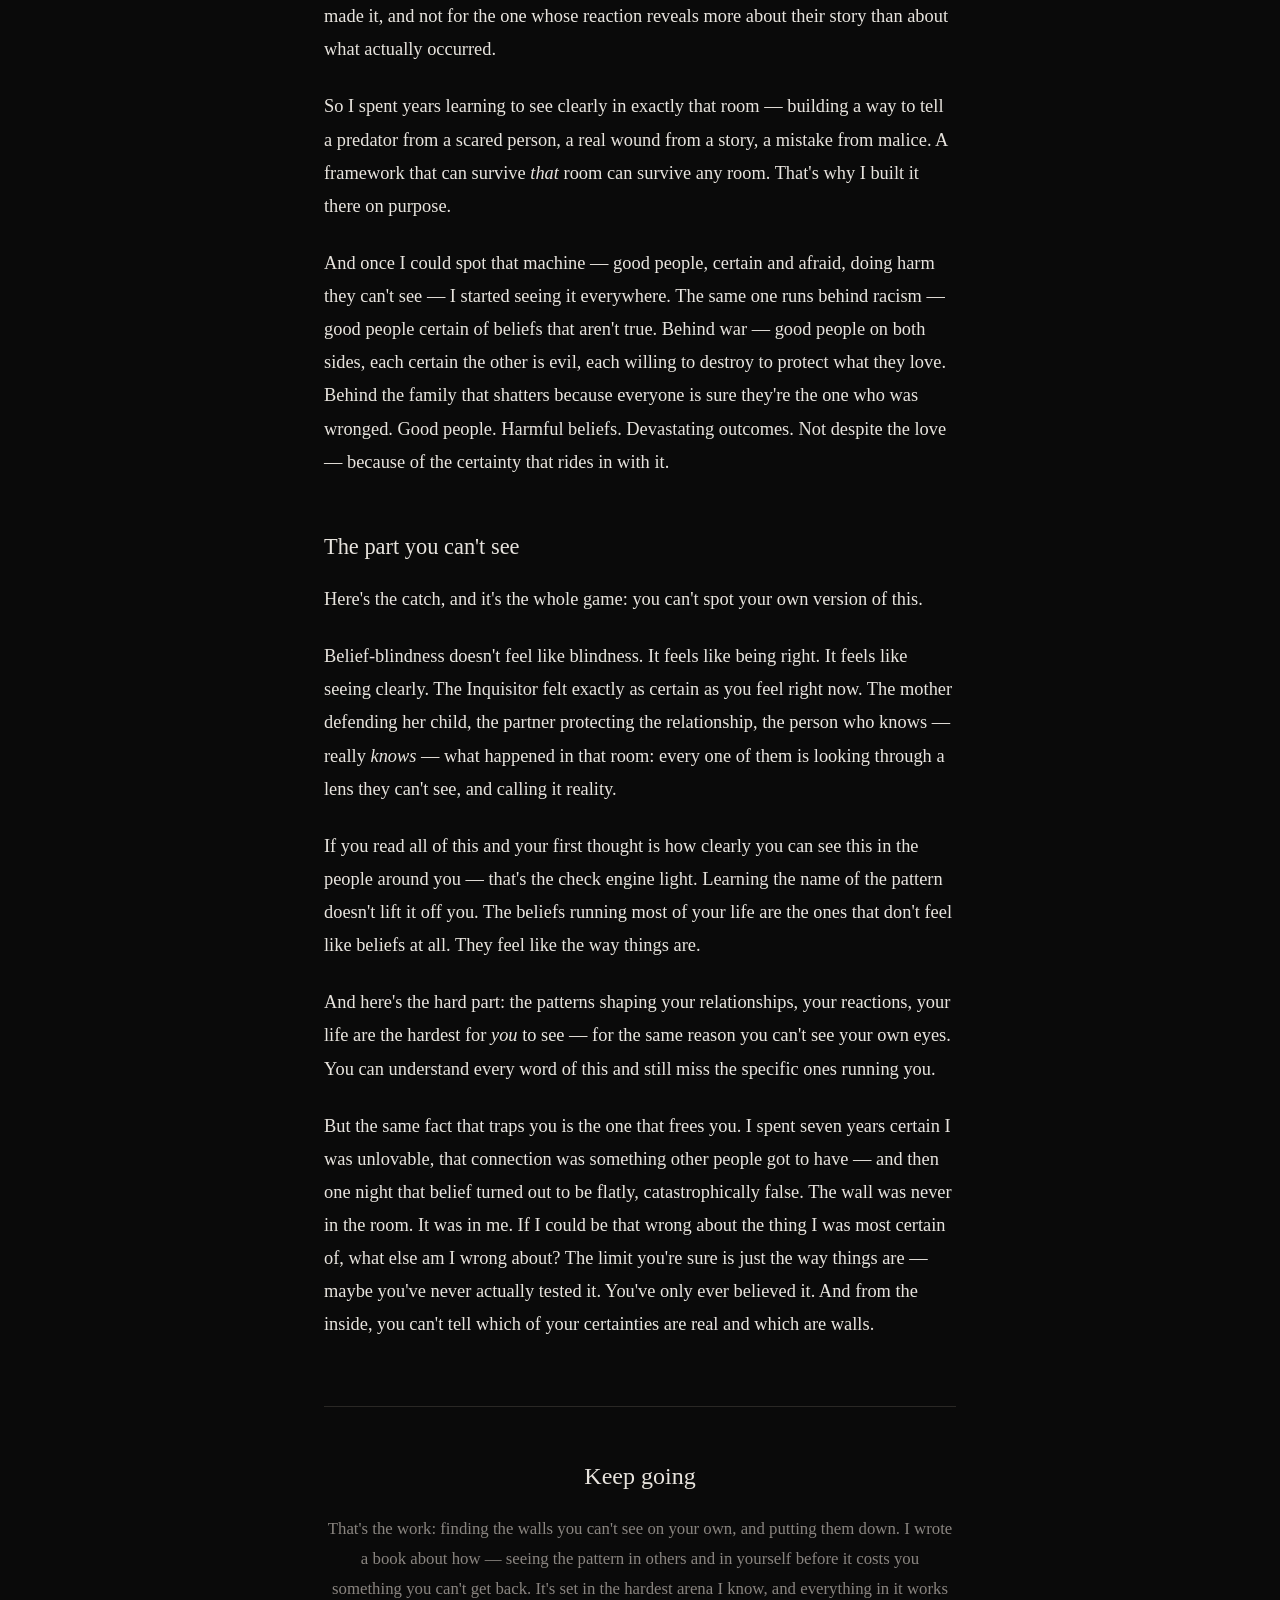
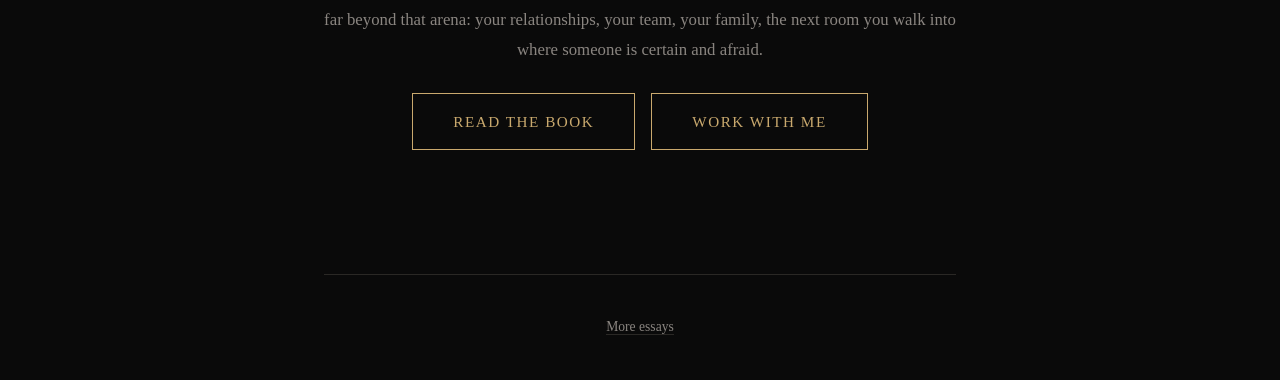
==== commit 7a98863b: "Update why-good-people-cause-the-most-harm.html" ====
--- a/why-good-people-cause-the-most-harm.html
+++ b/why-good-people-cause-the-most-harm.html
@@ -78,9 +78,11 @@
 
     <p>And here's the hard part: the patterns shaping your relationships, your reactions, your life are the hardest for <em>you</em> to see — for the same reason you can't see your own eyes. You can understand every word of this and still miss the specific ones running you.</p>
 
+    <p>But the same fact that traps you is the one that frees you. I spent seven years certain I was unlovable, that connection was something other people got to have — and then one night that belief turned out to be flatly, catastrophically false. The wall was never in the room. It was in me. If I could be that wrong about the thing I was most certain of, what else am I wrong about? The limit you're sure is just the way things are — maybe you've never actually tested it. You've only ever believed it. And from the inside, you can't tell which of your certainties are real and which are walls.</p>
+
     <div class="cta">
       <h3>Keep going</h3>
-      <p>I wrote a book about all of it — how to see the pattern in others and in yourself before it costs you something you can't get back. It uses the hardest arena I know as the laboratory, and everything in it works far beyond that arena: your relationships, your team, your family, the next room you walk into where someone is certain and afraid.</p>
+      <p>That's the work: finding the walls you can't see on your own, and putting them down. I wrote a book about how — seeing the pattern in others and in yourself before it costs you something you can't get back. It's set in the hardest arena I know, and everything in it works far beyond that arena: your relationships, your team, your family, the next room you walk into where someone is certain and afraid.</p>
       <a class="button" href="https://sloganking.gumroad.com/l/the-wolf-who-cried-boy">Read the book</a>
       <a class="button" href="https://sloganking.github.io/coaching/">Work with me</a>
     </div>
